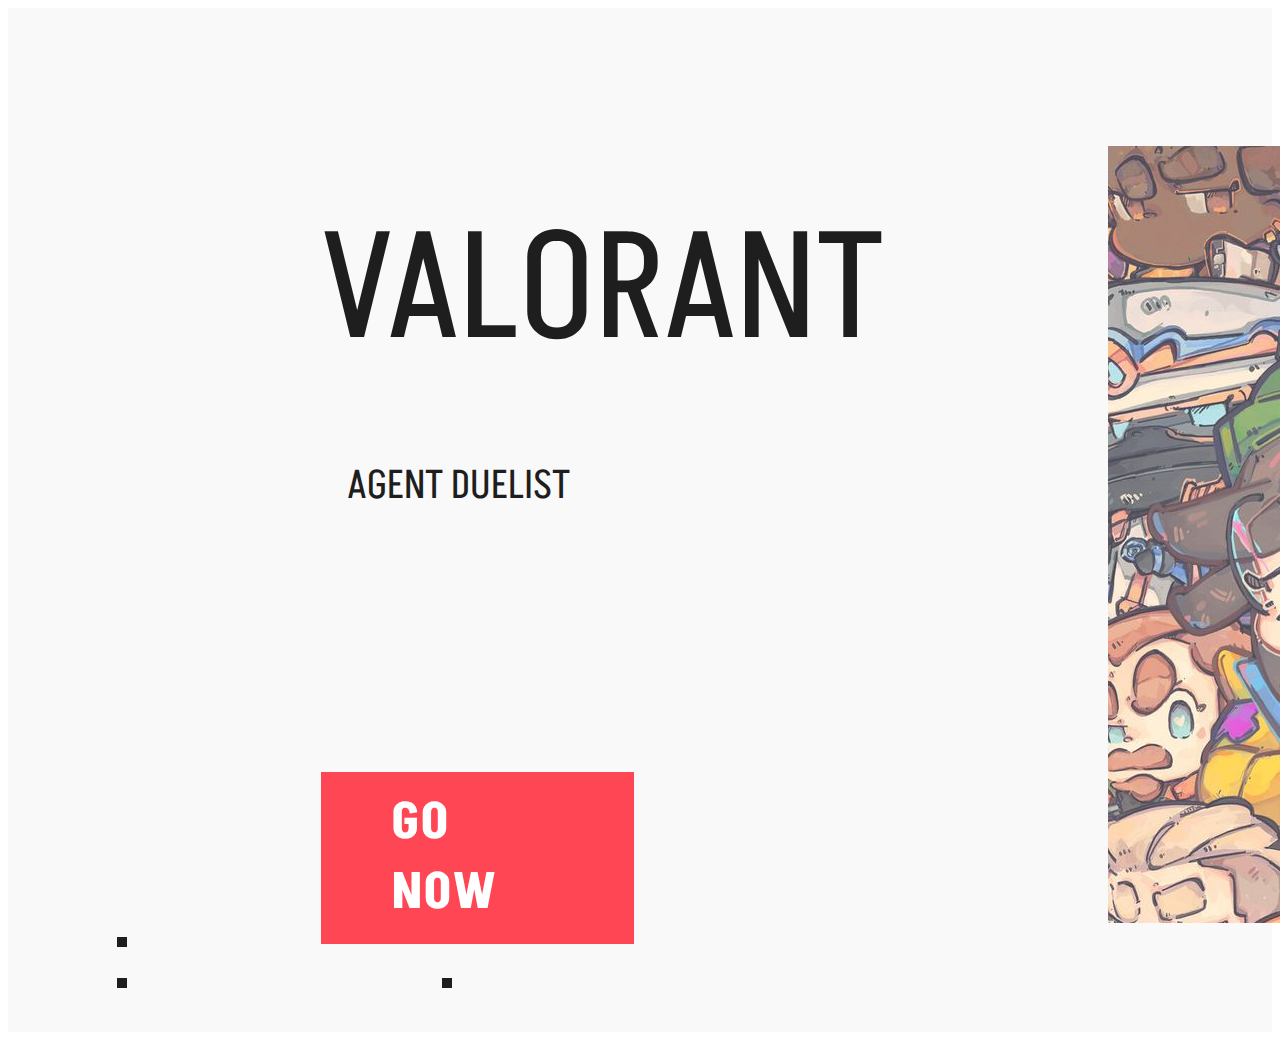
==== index.html @ 75311809 "Add files via upload" ====
<!DOCTYPE html>
<html>
       <head>
                <link href="../style.css" rel="stylesheet" />
                <link href="https://fonts.googleapis.com/css?family=Akshar" rel="stylesheet" />
       </head>

       <body>
              <div class="first">
                     <span class="agent"> AGENT DUELIST</span>
                     <button>
                            <div class="gonow">
                                   <span></span>
                                   <a href="page.html">GO NOW</a>
                            </div>
                     </button>
                     <div class="box_l"></div>
                     <div class="box_r"></div>
                     <div class="box_l2"></div>
                     <span class="valo">VALORANT</span>
              <div class="image_748"></div>
              </div>
       </body>

</html>
---- style.css ----
*{
    box-sizing: border-box; 
  }

  .first {
    width: 100%;
    height: 1024px;
    background: rgb(250, 249, 249);
    opacity: 1;
    position: relative;
    top: 0%;
    left: 0%;
  }
  .agent {
    width: 553px;
    color: rgba(30,30,30,1);
    position: absolute;
    top: 450px;
    left: 339px;
    font-family: Akshar;
    font-weight: Regular;
    font-size: 40px;
    opacity: 1;
  }

  .gonow {
    width: 313px;
    position: absolute;
    top: 750px;
    left: 313px;
    opacity: 1;
    display: flex;
    justify-content: center;
  }

  button {
    all: unset;
    position: relative;
    cursor: pointer;
  }
  
  button div {
    position: relative;
    display: inline-block;
    overflow: hidden;
    width: auto;
    height: auto;
    padding: 15px 0;
    background: #ff4655;
  }
  
  button div span {
    position: absolute;
    width: 120%;
    height: 110%;
    transform: translate(-100%, -20px);
    background: #0c2341;
    clip-path: polygon(5% 0, 100% 0, 95% 100%, 0% 100%);
    transition: 0.4s;
  }
  
  button:hover div span {
    transform: translate(-10%, -20px);
  }
  
  button div a {
    position: relative;
    text-decoration: none;
    color: #ffffff;
    font-family: Akshar;
    text-transform: uppercase;
    font-size: 50px;
    font-weight: bold;
    padding: 1px 70px;
  }
  
  .box_l {
    width: 10px;
    height: 10px;
    background: rgba(30,30,30,1);
    opacity: 1;
    position: absolute;
    top: 970px;
    left: 109px;
    overflow: hidden;
  }
  .box_r {
    width: 10px;
    height: 10px;
    background: rgba(30,30,30,1);
    opacity: 1;
    position: absolute;
    top: 970px;
    left: 434px;
    overflow: hidden;
  }
  .box_l2 {
    width: 10px;
    height: 10px;
    background: rgba(30,30,30,1);
    opacity: 1;
    position: absolute;
    top: 929px;
    left: 109px;
    overflow: hidden;
  }
  .valo {
    width: 757px;
    color: rgba(30,30,30,1);
    position: absolute;
    top: 180px;
    left: 312px;
    font-family: Akshar;
    font-weight: Regular;
    font-size: 150px;
    opacity: 1;
    overflow: hidden;
  }
  .image_748 {
    width: 552px;
    height: 777px;
    background-image: url(../748dbcdf5320713789591d1689c76d0d.jpg);
    opacity: 1;
    position: absolute;
    top: 138px;
    left: 1100px;
  }
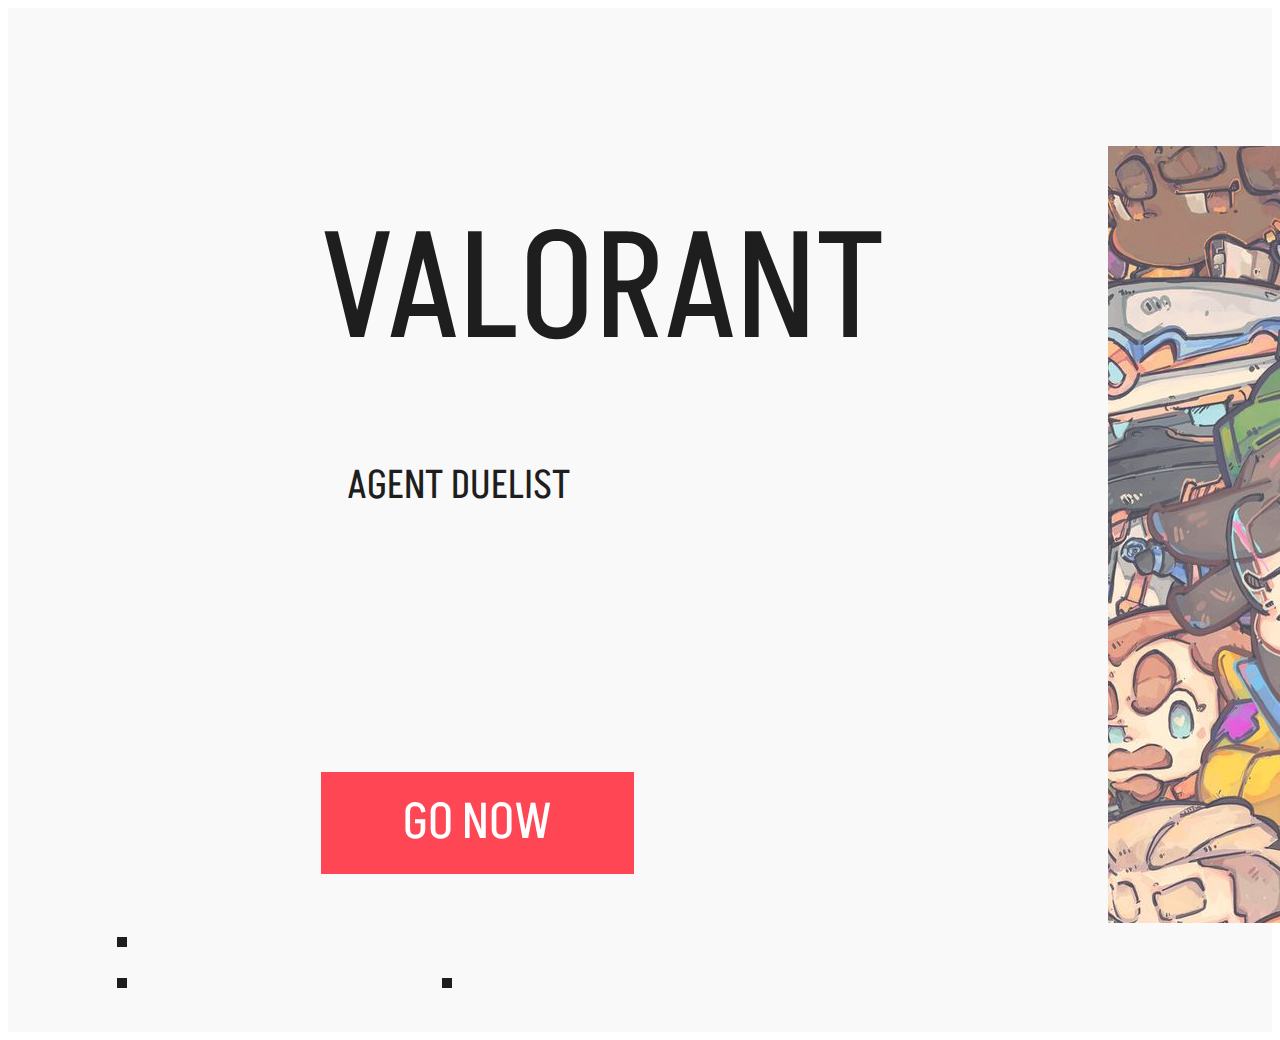
==== commit 3009f755: "Add files via upload" ====
--- a/index.html
+++ b/index.html
@@ -7,7 +7,7 @@
 
        <body>
               <div class="first">
-                     <span class="agent"> AGENT DUELIST</span>
+                     <div class="agent"> AGENT DUELIST</div>
                      <button>
                             <div class="gonow">
                                    <span></span>
--- a/style.css
+++ b/style.css
@@ -40,27 +40,11 @@
   }
   
   button div {
-    position: relative;
-    display: inline-block;
-    overflow: hidden;
+    position: absolute;
     width: auto;
     height: auto;
-    padding: 15px 0;
+    padding: 15px 0px;
     background: #ff4655;
-  }
-  
-  button div span {
-    position: absolute;
-    width: 120%;
-    height: 110%;
-    transform: translate(-100%, -20px);
-    background: #0c2341;
-    clip-path: polygon(5% 0, 100% 0, 95% 100%, 0% 100%);
-    transition: 0.4s;
-  }
-  
-  button:hover div span {
-    transform: translate(-10%, -20px);
   }
   
   button div a {
@@ -70,7 +54,6 @@
     font-family: Akshar;
     text-transform: uppercase;
     font-size: 50px;
-    font-weight: bold;
     padding: 1px 70px;
   }
   
